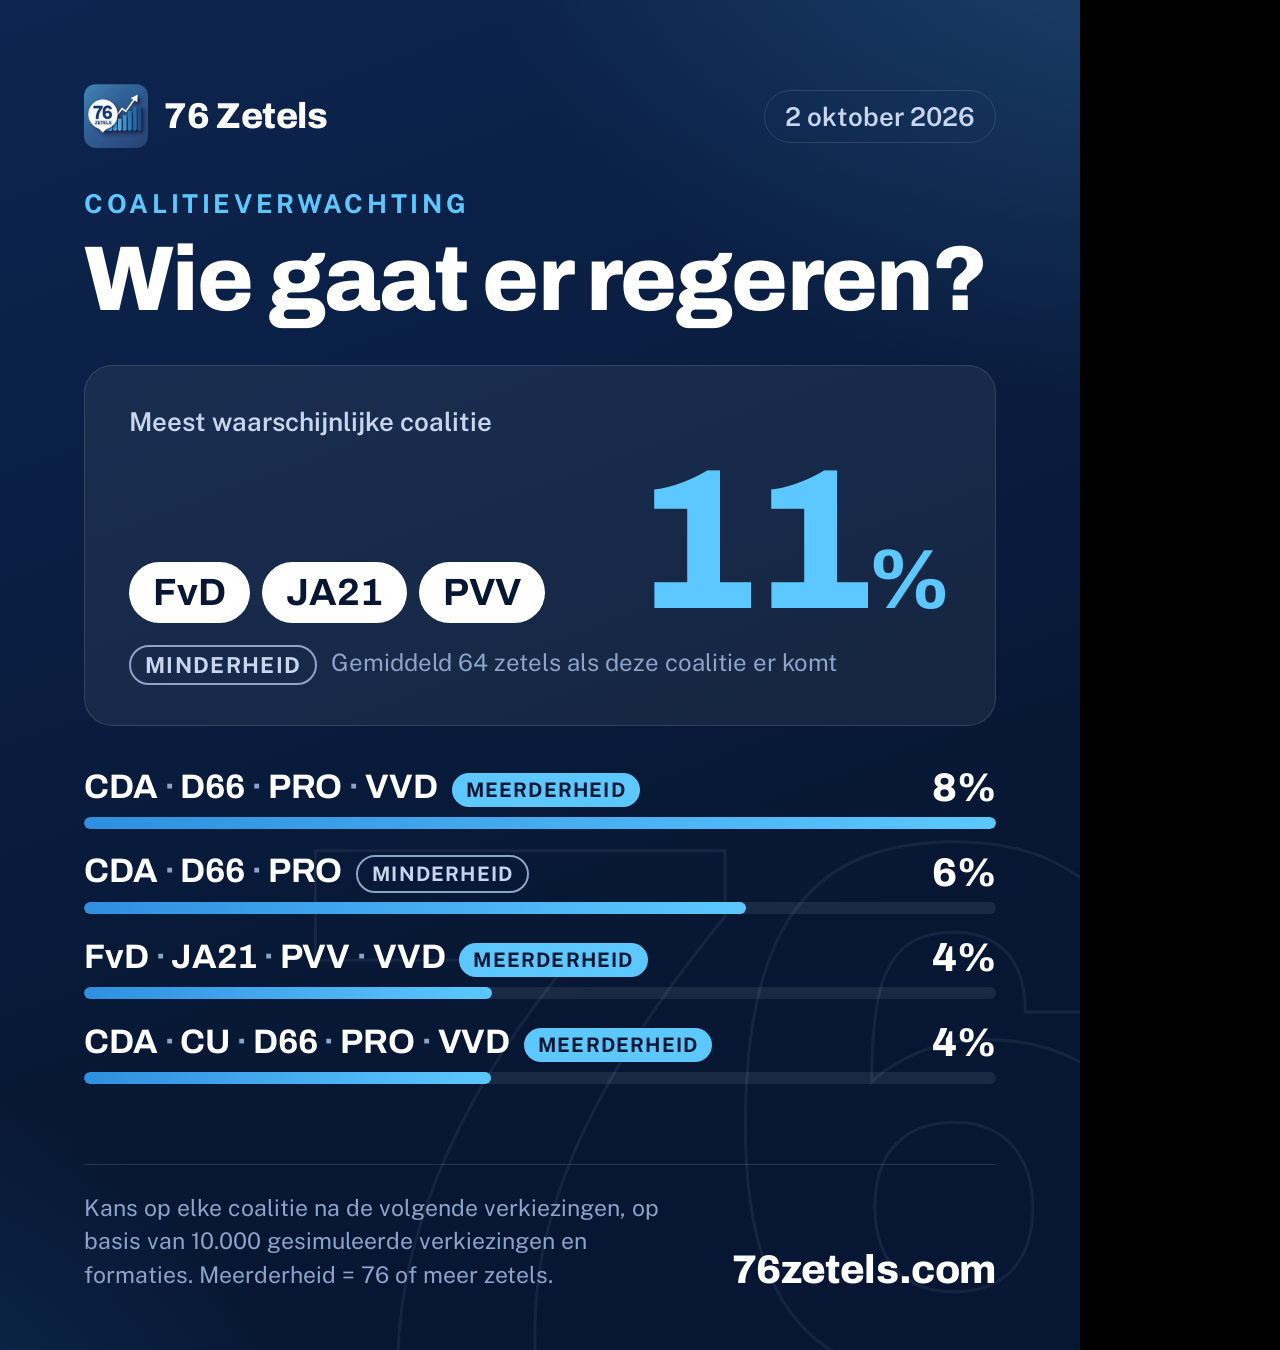
==== social/cards.html @ a08775fa "Website update" ====
<!doctype html>
<html lang="nl">
<head>
<meta charset="utf-8">
<title>76 Zetels – social cards</title>
<!-- Social media cards (1080x1350). Open cards.html#coalities, #kansen, #premier, #formatie, #trend, #eerstekamer,
     #zetels, #halfrond, #blokken, #blokkentrend, #blokkenhistorie, #onmisbaar or an own card
     #combinatie?met=VVD&zonder=PRO,PVV (optional &titel=...);
     make_assets.py screenshots each card to a PNG. Data: ../data/current.json -->
<style id="fonts">
@font-face { font-family: "Archivo"; font-weight: 700; src: url(fonts/archivo-latin-700-normal.woff2) format("woff2"); }
@font-face { font-family: "Archivo"; font-weight: 800; src: url(fonts/archivo-latin-800-normal.woff2) format("woff2"); }
@font-face { font-family: "Public Sans"; font-weight: 400; src: url(fonts/public-sans-latin-400-normal.woff2) format("woff2"); }
@font-face { font-family: "Public Sans"; font-weight: 600; src: url(fonts/public-sans-latin-600-normal.woff2) format("woff2"); }
@font-face { font-family: "Public Sans"; font-weight: 700; src: url(fonts/public-sans-latin-700-normal.woff2) format("woff2"); }
</style>
<script>
  // absolute font addresses, so the copy html2canvas makes (cardToBlob) finds them too
  { const f = document.getElementById("fonts"); f.textContent = f.textContent.replace(/url\(fonts\//g, `url(${new URL("fonts/", location.href)}`); }
</script>
<style>
/* One fixed look (these are images): deep navy from the logo, one bright accent. */
:root {
  --navy-0: #071733;
  --navy-1: #0d2550;
  --navy-2: #17407f;
  --ink: #ffffff;
  --ink-2: #c7d5ee;
  --muted: #8ea3c8;
  --line: rgba(255, 255, 255, 0.12);
  --accent: #5cc8ff;
  --accent-2: #2f8fe0;
  --track: rgba(255, 255, 255, 0.08);
  --up: #7be3a5;
  --down: #ff9a8b;
  --display: "Archivo", "Arial Narrow", sans-serif;
  --body: "Public Sans", "Liberation Sans", sans-serif;
  color-scheme: dark;
}
* { box-sizing: border-box; margin: 0; }
html, body { background: #000; }
body { font-family: var(--body); color: var(--ink); }

.card {
  position: relative; overflow: hidden;
  width: 1080px; height: 1350px; padding: 84px 84px 72px;
  display: flex; flex-direction: column; gap: 40px;
  background:
    radial-gradient(1200px 900px at 110% -10%, rgba(92, 200, 255, 0.22), transparent 60%),
    radial-gradient(900px 700px at -20% 110%, rgba(47, 143, 224, 0.20), transparent 60%),
    linear-gradient(160deg, var(--navy-1), var(--navy-0) 70%);
  font-variant-numeric: tabular-nums;
}
/* the giant "76" watermark: the majority line this whole site is about */
.card::before {
  content: "76"; position: absolute; right: -60px; bottom: -150px;
  font: 800 760px/1 var(--display); letter-spacing: -0.06em;
  color: transparent; -webkit-text-stroke: 3px rgba(255, 255, 255, 0.06);
  pointer-events: none;
}
.card > * { position: relative; }

.top { display: flex; justify-content: space-between; align-items: center; }
.brand { display: flex; align-items: center; gap: 16px; font: 800 36px var(--display); letter-spacing: -0.01em; }
.brand img { width: 64px; height: 64px; border-radius: 12px; }
.date { font: 600 26px var(--body); color: var(--ink-2); padding: 10px 20px; border: 1.5px solid var(--line); border-radius: 999px; }

.eyebrow { font: 700 26px var(--body); letter-spacing: 0.14em; text-transform: uppercase; color: var(--accent); }
h1 { font: 800 92px/1.0 var(--display); letter-spacing: -0.02em; text-wrap: balance; margin-top: 14px; }

/* coalitions card */
.hero { padding: 40px 44px; border-radius: 28px; background: rgba(255, 255, 255, 0.06); border: 1.5px solid var(--line); display: grid; gap: 22px; }
.hero-row { display: flex; align-items: flex-end; justify-content: space-between; gap: 24px; }
.hero .label { font: 600 26px var(--body); color: var(--ink-2); }
.hero .big { font: 800 200px/0.82 var(--display); letter-spacing: -0.04em; color: var(--accent); }
.hero .big small { font-size: 0.42em; letter-spacing: 0; }
.chips { display: flex; flex-wrap: wrap; gap: 12px; }
.chip { font: 700 38px var(--display); padding: 10px 24px; border-radius: 999px; background: var(--ink); color: var(--navy-0); }
.hero .meta { font: 400 24px var(--body); color: var(--muted); }

.rows { display: grid; gap: 22px; }
.row { display: grid; grid-template-columns: 1fr 150px; align-items: center; gap: 8px 24px; }
.row .name { font: 700 34px var(--display); letter-spacing: -0.005em; }
.row .name .sep { color: var(--muted); font-weight: 400; padding: 0 6px; }
.row .val { font: 800 40px var(--display); text-align: right; }
.tag { display: inline-block; vertical-align: middle; margin-left: 14px; padding: 5px 14px; border-radius: 999px;
  font: 700 20px var(--body); letter-spacing: 0.06em; text-transform: uppercase; }
.tag.maj { background: var(--accent); color: var(--navy-0); }
.tag.min { border: 2px solid var(--muted); color: var(--ink-2); }
.hero .tag { margin-left: 0; margin-right: 14px; font-size: 22px; }
.bar { grid-column: 1 / -1; height: 12px; border-radius: 6px; background: var(--track); overflow: hidden; }
.bar i { display: block; height: 100%; border-radius: 6px; background: linear-gradient(90deg, var(--accent-2), var(--accent)); }

/* bar-chart cards */
.chart { display: grid; gap: 10px; }
.compact h1 { font-size: 80px; }
.prow { display: grid; grid-template-columns: 170px 1fr 120px 110px; align-items: center; gap: 18px; height: 50px; }
.prow .p { font: 700 32px var(--display); text-align: right; }
.prow .track { position: relative; height: 34px; }
.prow .track i { position: absolute; inset: 0 auto 0 0; border-radius: 0 8px 8px 0; background: linear-gradient(90deg, var(--accent-2), var(--accent)); }
.prow.lead .track i { background: linear-gradient(90deg, #7fd8ff, #ffffff); }
.prow .v { font: 800 38px var(--display); }
.prow .d { font: 700 26px var(--body); text-align: right; }
.d.up { color: var(--up); } .d.down { color: var(--down); } .d.flat { color: var(--muted); }
.legend { font: 400 24px var(--body); color: var(--muted); }

.prow.tight { height: 44px; }
.prow.tight .p, .prow.tight .v { font-size: 30px; }
.prow.tight .track { height: 28px; }
.sub { font: 600 28px var(--body); color: var(--ink-2); margin-top: 18px; }

/* premier card */
.crown { display: flex; align-items: baseline; justify-content: space-between; gap: 24px; }
.crown .party { font: 800 150px/0.9 var(--display); letter-spacing: -0.03em; }
.crown .big { font: 800 150px/0.9 var(--display); letter-spacing: -0.04em; color: var(--accent); }
.crown .big small { font-size: 0.42em; }

/* formation card */
.split { display: grid; grid-template-columns: auto 1fr; gap: 36px; align-items: center; }
.split .big { font: 800 170px/0.85 var(--display); letter-spacing: -0.04em; color: var(--accent); }
.split .big small { font-size: 0.42em; }
.split p { font: 600 34px/1.25 var(--body); color: var(--ink); }
.dot { display: inline-block; width: 22px; height: 22px; border-radius: 6px; margin-right: 14px; vertical-align: -2px; }
.seg { display: flex; height: 54px; border-radius: 14px; overflow: hidden; gap: 4px; }
.seg i { display: block; height: 100%; }
.legend-grid { display: grid; grid-template-columns: 1fr 1fr; gap: 14px 40px; }
.legend-grid div { display: flex; justify-content: space-between; font: 600 30px var(--body); color: var(--ink-2); }
.legend-grid b { font: 800 32px var(--display); color: var(--ink); }
.sizes { display: grid; grid-template-columns: repeat(3, 1fr); gap: 18px; }
.sizes div { border: 1.5px solid var(--line); border-radius: 22px; padding: 22px 26px; display: grid; gap: 4px; }
.sizes div.top { background: rgba(92, 200, 255, 0.12); border-color: var(--accent); }
.sizes b { font: 800 64px/1 var(--display); }
.sizes span { font: 600 26px var(--body); color: var(--ink-2); }

/* trend card */
.trend svg { display: block; overflow: visible; }
.trend text { font-family: var(--body); }

/* eerste kamer card */
.ek { display: grid; gap: 12px; }
.ek-row { display: grid; grid-template-columns: 1fr auto; gap: 6px 24px; align-items: center; padding: 14px 24px 12px; border-radius: 22px; background: rgba(255, 255, 255, 0.06); border: 1.5px solid var(--line); }
.ek-row .name { font: 700 30px var(--display); display: flex; align-items: center; gap: 14px; }
.ek-row .name small { font: 600 24px var(--body); color: var(--ink-2); }
.ek-row .pct { font: 800 60px/0.9 var(--display); letter-spacing: -0.03em; }
.ek-row .pct small { font-size: 0.45em; }
.ek-row .pct .cu { display: inline-block; margin-left: 14px; font: 700 26px var(--body); letter-spacing: 0; color: var(--ink-2); vertical-align: middle; }
.ek-seats { grid-column: 1 / -1; position: relative; height: 14px; border-radius: 7px; background: var(--track); }
.ek-seats i { position: absolute; inset: 0 auto 0 0; border-radius: 7px; }
.ek-seats b { position: absolute; top: -8px; bottom: -8px; width: 3px; background: #ffffff; left: 50.67%; }
.ek-seats span { position: absolute; top: 20px; font: 600 20px var(--body); color: var(--muted); }

/* og: the landscape link preview (1200x630) for search results and social media */
.card.og { width: 1200px; height: 630px; padding: 44px 56px 36px; gap: 20px; }
.card.og::before { font-size: 400px; right: -30px; bottom: -80px; }
.og .brand { font-size: 30px; gap: 12px; }
.og .brand img { width: 52px; height: 52px; }
.og .date { font-size: 22px; padding: 8px 16px; }
.og .cols { display: grid; grid-template-columns: 430px 1fr; gap: 44px; align-items: center; }
.og .eyebrow { font-size: 20px; }
.og h1 { font-size: 66px; margin-top: 10px; }
.og .lead { margin-top: 18px; font: 600 24px/1.35 var(--body); color: var(--ink-2); }
.og .rows { gap: 16px; }
.og .row { grid-template-columns: 1fr 96px; gap: 6px 16px; }
.og .row .name { font-size: 27px; }
.og .row .val { font-size: 32px; }
.og .tag { font-size: 15px; padding: 3px 10px; margin-left: 10px; }
.og .foot { padding-top: 14px; }
.og .foot p { font-size: 18px; }
.og .foot .url { font-size: 30px; }

.spacer { flex: 1; }
.foot { display: flex; justify-content: space-between; align-items: flex-end; gap: 30px; border-top: 1.5px solid var(--line); padding-top: 26px; }
.foot p { font: 400 23px/1.45 var(--body); color: var(--muted); max-width: 640px; }
.foot .url { font: 800 40px var(--display); color: var(--ink); letter-spacing: -0.01em; }
</style>
</head>
<body>
<div id="card"></div>
<script>
"use strict";
const MONTHS = ["januari", "februari", "maart", "april", "mei", "juni", "juli", "augustus", "september", "oktober", "november", "december"];
const nl = (v, d = 0) => Number(v).toLocaleString("nl-NL", { minimumFractionDigits: d, maximumFractionDigits: d });
const longDate = (iso) => { const [y, m, d] = iso.split("-").map(Number); return `${d} ${MONTHS[m - 1]} ${y}`; };
const dmyToIso = (s) => { const [d, m, y] = s.split("-"); return `${y}-${m}-${d}`; };
const esc = (t) => String(t).replace(/&/g, "&amp;").replace(/</g, "&lt;");

function shell(data, inner, note, cls = "") {
  return `<div class="card ${cls}" id="shot">
    <div class="top">
      <div class="brand"><img src="../icon.png" alt="">76 Zetels</div>
      <div class="date">${longDate(dmyToIso(data.lastPoll))}</div>
    </div>
    ${inner}
    <div class="spacer"></div>
    <div class="foot">
      <p>${note}</p>
      <div class="url">76zetels.com</div>
    </div>
  </div>`;
}

function coalitionRanking(data) {
  const sm = data.sims, groups = new Map();
  sm.coalition.forEach((c, i) => {
    const key = `${c}|${sm.majority[i]}`;
    const g = groups.get(key) || { c, majority: sm.majority[i], n: 0, seats: 0 };
    g.n++;
    g.seats += sm.coalitions[c].reduce((t, p) => t + (sm.seats[p]?.[i] ?? 0), 0);
    groups.set(key, g);
  });
  return [...groups.values()].sort((a, b) => b.n - a.n)
    .map((g) => ({ parties: sm.coalitions[g.c], pct: (g.n / sm.n) * 100, seats: g.seats / g.n, majority: !!g.majority }))
    .filter((c) => c.parties[0] !== "Geen kabinet");     // simulations without a cabinet (main.py)
}

const tag = (majority) => majority
  ? '<span class="tag maj">Meerderheid</span>'
  : '<span class="tag min">Minderheid</span>';

const CARDS = {
  coalities(data) {
    const rows = coalitionRanking(data);
    const top = rows[0], rest = rows.slice(1, 5), max = rest[0]?.pct || 1;
    return shell(data, `
      <div>
        <div class="eyebrow">Coalitieverwachting</div>
        <h1>Wie gaat er regeren?</h1>
      </div>
      <div class="hero">
        <div class="label">Meest waarschijnlijke coalitie</div>
        <div class="hero-row">
          <div class="chips">${top.parties.map((p) => `<span class="chip">${esc(p)}</span>`).join("")}</div>
          <div class="big">${nl(top.pct)}<small>%</small></div>
        </div>
        <div class="meta">${tag(top.majority)}Gemiddeld ${nl(top.seats)} zetels als deze coalitie er komt</div>
      </div>
      <div class="rows">
        ${rest.map((r) => `<div class="row">
          <div class="name">${r.parties.map(esc).join('<span class="sep">·</span>')}${tag(r.majority)}</div>
          <div class="val">${nl(r.pct)}%</div>
          <div class="bar"><i style="width:${(r.pct / max) * 100}%"></i></div>
        </div>`).join("")}
      </div>`,
      `Kans op elke coalitie na de volgende verkiezingen, op basis van ${nl(data.sims.n)} gesimuleerde verkiezingen en formaties. Meerderheid = 76 of meer zetels.`);
  },

  kansen(data) {
    const sm = data.sims, count = {};
    sm.coalition.forEach((c) => sm.coalitions[c].forEach((p) => { count[p] = (count[p] || 0) + 1; }));
    const items = Object.entries(count).map(([p, n]) => ({ p, v: (n / sm.n) * 100 }))
      .filter((x) => x.p !== "DNA" && x.v >= 1).sort((a, b) => b.v - a.v).slice(0, 10);
    return shell(data, `
      <div>
        <div class="eyebrow">Regeringsdeelname</div>
        <h1>Wie komt er in het kabinet?</h1>
      </div>
      <div class="chart">
        ${items.map((x, i) => `<div class="prow${i === 0 ? " lead" : ""}" style="grid-template-columns:170px 1fr 150px">
          <div class="p">${esc(x.p)}</div>
          <div class="track"><i style="width:${x.v}%"></i></div>
          <div class="v">${nl(x.v)}%</div></div>`).join("")}
      </div>`,
      `Kans dat een partij in het volgende kabinet zit, op basis van ${nl(sm.n)} gesimuleerde verkiezingen en formaties.`, "compact");
  },
};

const LINE_COLORS = ["#5cc8ff", "#ff9a5c", "#7be3a5", "#f7d154", "#f28fbf", "#b8a6ff"];
const DIFF_COLORS = ["#d8f1ff", "#9edcff", "#5cc8ff", "#2f8fe0", "#1d5fb3", "#7f8ba3"];

Object.assign(CARDS, {
  premier(data) {
    const items = Object.entries(data.grootste).filter(([, v]) => v >= 1).sort((a, b) => b[1] - a[1]);
    const [lead, ...rest] = items;
    const max = rest.length ? rest[0][1] : 1;
    return shell(data, `
      <div>
        <div class="eyebrow">Premierskans</div>
        <h1>Wie levert de premier?</h1>
      </div>
      <div class="hero">
        <div class="label">Grootste partij in het volgende kabinet</div>
        <div class="crown"><div class="party">${esc(lead[0])}</div><div class="big">${nl(lead[1])}<small>%</small></div></div>
      </div>
      <div class="rows">
        ${rest.slice(0, 5).map(([p, v]) => `<div class="row">
          <div class="name">${esc(p)}</div><div class="val">${nl(v)}%</div>
          <div class="bar"><i style="width:${(v / max) * 100}%"></i></div></div>`).join("")}
      </div>`,
      "De grootste partij in de coalitie levert meestal de premier, al zijn er uitzonderingen zoals kabinet-Schoof.");
  },

  formatie(data) {
    const sm = data.sims;
    const minority = (1 - sm.majority.reduce((a, b) => a + b, 0) / sm.n) * 100;
    const dts = data.timeseries.moeilijkheid, kts = data.timeseries.kabinetsgrootte;
    const last = (ts) => Object.fromEntries(Object.entries(ts.series).map(([k, v]) => [k, v.at(-1) || 0]));
    const diff = last(dts), size = last(kts);
    const cats = Object.keys(dts.series);
    const sizes = Object.entries(size).sort((a, b) => b[1] - a[1]).slice(0, 3).sort((a, b) => parseInt(a[0]) - parseInt(b[0]));
    const topSize = Math.max(...sizes.map(([, v]) => v));
    return shell(data, `
      <div>
        <div class="eyebrow">Formatie</div>
        <h1>Hoe moeilijk wordt de formatie?</h1>
      </div>
      <div class="split">
        <div class="big">${nl(minority)}<small>%</small></div>
        <p>kans dat de formatie eindigt in een kabinet zonder meerderheid van 76 zetels</p>
      </div>
      <div style="display:grid;gap:22px">
        <div class="seg">${cats.map((c, i) => diff[c] > 0.5 ? `<i style="width:${diff[c]}%;background:${DIFF_COLORS[i]}"></i>` : "").join("")}</div>
        <div class="legend-grid">${cats.map((c, i) => `<div><span><i class="dot" style="background:${DIFF_COLORS[i]}"></i>${esc(c)}</span><b>${nl(diff[c])}%</b></div>`).join("")}</div>
      </div>
      <div class="sizes">${sizes.map(([k, v]) => `<div class="${v === topSize ? "top" : ""}"><b>${nl(v)}%</b><span>${esc(k)}</span></div>`).join("")}</div>`,
      "Moeilijkheid volgt uit hoe ver de standpunten van de coalitiepartijen uit elkaar liggen en wie wie uitsluit. Onderaan: kans op het aantal partijen.", "compact");
  },

  trend(data) {
    // model output: chance of being in the cabinet per run date (PRO continues GL/PvdA)
    const raw = data.timeseries.individual, series = { ...raw.series };
    if (series.PRO && series["GL/PvdA"]) {
      series.PRO = series.PRO.map((v, i) => Math.min(100, (v || 0) + (series["GL/PvdA"][i] || 0)));
      delete series["GL/PvdA"];
    }
    delete series.DNA;
    const ts = { dates: raw.dates, series }, n = ts.dates.length;
    // skip test runs: rows in which every chance is a whole multiple of 10% (e.g. 29 Apr 2026)
    const keys = Object.keys(series);
    const idx = ts.dates.map((_, i) => i).filter((i) => !keys.every((k) => Math.abs((series[k][i] || 0) % 10) < 1e-6));
    // calmer line for social media: average of the last 3 model runs at every point
    const avg = {};
    for (const k of keys) avg[k] = idx.map((_, j) => {
      const win = idx.slice(Math.max(0, j - 2), j + 1).map((i) => series[k][i] || 0);
      return win.reduce((a, b) => a + b, 0) / win.length;
    });
    const parties = keys.map((p) => [p, avg[p].at(-1)]).sort((a, b) => b[1] - a[1]).slice(0, 5).map(([p]) => p);
    const W = 912, H = 640, m = { l: 76, r: 170, t: 20, b: 50 };
    const xs = idx.map((i) => Date.parse(ts.dates[i]));
    const x0 = xs[0], x1 = xs.at(-1), top = 100;
    const X = (t) => m.l + ((t - x0) / (x1 - x0 || 1)) * (W - m.l - m.r);
    const Y = (v) => m.t + (1 - v / top) * (H - m.t - m.b);
    let svg = "";
    for (let v = 0; v <= top; v += 25) {
      svg += `<line x1="${m.l}" x2="${W - m.r}" y1="${Y(v)}" y2="${Y(v)}" stroke="rgba(255,255,255,${v === 0 ? 0.3 : 0.1})" stroke-width="1.5"/>`;
      svg += `<text x="${m.l - 14}" y="${Y(v) + 9}" text-anchor="end" fill="#8ea3c8" font-size="24">${v}%</text>`;
    }
    const months = ["jan", "feb", "mrt", "apr", "mei", "jun", "jul", "aug", "sep", "okt", "nov", "dec"];
    for (let k = 0; k < 4; k++) {
      const t = x0 + ((x1 - x0) * k) / 3, d = new Date(t);
      svg += `<text x="${X(t)}" y="${H - 10}" text-anchor="${k === 0 ? "start" : k === 3 ? "end" : "middle"}" fill="#8ea3c8" font-size="24">${d.getDate()} ${months[d.getMonth()]}</text>`;
    }
    const ends = [];
    parties.forEach((p, k) => {
      const pts = idx.map((i, j) => `${X(xs[j]).toFixed(1)},${Y(avg[p][j]).toFixed(1)}`);
      svg += `<polyline points="${pts.join(" ")}" fill="none" stroke="${LINE_COLORS[k]}" stroke-width="${k === 0 ? 6 : 4}" stroke-linejoin="round" stroke-linecap="round"/>`;
      const v = avg[p].at(-1);
      svg += `<circle cx="${X(x1)}" cy="${Y(v)}" r="8" fill="${LINE_COLORS[k]}" stroke="#0d2550" stroke-width="3"/>`;
      ends.push({ p, v, y: Y(v), c: LINE_COLORS[k] });
    });
    ends.sort((a, b) => a.y - b.y);
    for (let i = 1; i < ends.length; i++) if (ends[i].y - ends[i - 1].y < 34) ends[i].y = ends[i - 1].y + 34;
    ends.forEach((e) => {
      svg += `<text x="${W - m.r + 22}" y="${e.y + 10}" fill="${e.c}" font-size="30" font-weight="700" font-family="Archivo">${esc(e.p)} <tspan fill="#ffffff">${nl(e.v)}%</tspan></text>`;
    });
    return shell(data, `
      <div>
        <div class="eyebrow">Trend</div>
        <h1>Wie wint aan kans op het kabinet?</h1>
      </div>
      <div class="trend"><svg width="${W}" height="${H}" viewBox="0 0 ${W} ${H}">${svg}</svg></div>`,
      "Kans op regeringsdeelname, gemiddelde van de laatste drie modelruns. PRO is inclusief de voorganger GL/PvdA.", "compact");
  },
});

Object.assign(CARDS, {
  eerstekamer(data) {
    const ek = data.eersteKamer, ts = ek.timeseries;
    const variants = [
      { key: "CDA, D66, VVD", cu: "CDA, CU, D66, VVD", label: "Kabinet", sub: "CDA · D66 · VVD" },
      { key: "CDA, D66, JA21, SGP, VVD", cu: "CDA, CU, D66, JA21, SGP, VVD", label: "Kabinet + JA21 + SGP", sub: "" },
      { key: "CDA, D66, PRO, VVD, Volt", cu: "CDA, CU, D66, PRO, VVD, Volt", label: "Kabinet + PRO + Volt", sub: "" },
    ].map((v, k) => ({ ...v, color: LINE_COLORS[[3, 1, 0][k]], now: ek.current.find((c) => c.coalition === v.key) }))
     .filter((v) => v.now);
    // small trend: every run that has a value for at least one variant
    const W = 912, H = 160, m = { l: 70, r: 20, t: 14, b: 40 };
    const idx = ts.dates.map((d, i) => i).filter((i) => variants.some((v) => ts.series[v.key]?.[i] != null));
    const xs = idx.map((i) => Date.parse(ts.dates[i])), x0 = xs[0], x1 = xs.at(-1);
    const X = (t) => m.l + ((t - x0) / (x1 - x0 || 1)) * (W - m.l - m.r);
    const Y = (v) => m.t + (1 - v / 100) * (H - m.t - m.b);
    let svg = "";
    for (const v of [0, 50, 100]) {
      svg += `<line x1="${m.l}" x2="${W - m.r}" y1="${Y(v)}" y2="${Y(v)}" stroke="rgba(255,255,255,${v === 0 ? 0.3 : 0.1})" stroke-width="1.5"/>`;
      svg += `<text x="${m.l - 14}" y="${Y(v) + 8}" text-anchor="end" fill="#8ea3c8" font-size="22">${v}%</text>`;
    }
    const months = ["jan", "feb", "mrt", "apr", "mei", "jun", "jul", "aug", "sep", "okt", "nov", "dec"];
    [x0, x1].forEach((t, k) => { const d = new Date(t); svg += `<text x="${X(t)}" y="${H - 8}" text-anchor="${k ? "end" : "start"}" fill="#8ea3c8" font-size="22">${d.getDate()} ${months[d.getMonth()]}</text>`; });
    const line = (key, color, dash) => {
      let d = "", pen = false;
      idx.forEach((i, j) => {
        const val = ts.series[key]?.[i];
        if (val == null) { pen = false; return; }
        d += `${pen ? "L" : "M"}${X(xs[j]).toFixed(1)},${Y(val).toFixed(1)}`; pen = true;
      });
      return d ? `<path d="${d}" fill="none" stroke="${color}" stroke-width="${dash ? 3 : 4}" ${dash ? 'stroke-dasharray="3 9" opacity="0.85"' : ""} stroke-linejoin="round" stroke-linecap="round"/>` : "";
    };
    variants.forEach((v) => { svg += line(v.key, v.color, false); });
    return shell(data, `
      <div>
        <div class="eyebrow">Eerste Kamer</div>
        <h1>Haalt het kabinet 38 zetels in de Eerste Kamer?</h1>
      </div>
      <div class="ek">
        ${variants.map((v) => `<div class="ek-row">
          <div class="name"><i class="dot" style="background:${v.color};margin:0"></i>${esc(v.label)}${v.sub ? `<small>${esc(v.sub)}</small>` : ""}</div>
          <div class="pct">${nl(v.now.rate)}<small>%</small>${v.now.withCU ? `<span class="cu">(met CU ${nl(v.now.withCU.rate)}%)</span>` : ""}</div>
          <div class="ek-seats"><i style="width:${(v.now.seats / 75) * 100}%;background:${v.color}"></i><b></b></div>
          <div class="note" style="grid-column:1/-1;font:600 22px var(--body);color:var(--muted);margin-top:0">Gemiddeld ${nl(v.now.seats)} van de 75 zetels · streep = 38</div>
        </div>`).join("")}
      </div>
      <div class="trend"><svg width="${W}" height="${H}" viewBox="0 0 ${W} ${H}">${svg}</svg></div>`,
      "Kans op 38 of meer van de 75 zetels in de Eerste Kamer na de verkiezingen van 2027. Tussen haakjes: als de CU de coalitie ook steunt.", "compact");
  },
});

Object.assign(CARDS, {
  og(data) {
    const rows = coalitionRanking(data).slice(0, 4), max = rows[0]?.pct || 1;
    return shell(data, `
      <div class="cols">
        <div>
          <div class="eyebrow">Coalitieverwachting</div>
          <h1>Wie gaat er regeren?</h1>
          <p class="lead">Kansen op coalities uit ${nl(data.sims.n)} gesimuleerde verkiezingen en formaties.</p>
        </div>
        <div class="rows">
          ${rows.map((r) => `<div class="row">
            <div class="name">${r.parties.map(esc).join('<span class="sep">·</span>')}${tag(r.majority)}</div>
            <div class="val">${nl(r.pct)}%</div>
            <div class="bar"><i style="width:${(r.pct / max) * 100}%"></i></div>
          </div>`).join("")}
        </div>
      </div>`,
      "Op basis van de Nederlandse peilingen.", "og");
  },
});

// ---- seats, hemicycle, blocs, kingmaker ------------------------------------------------
// blocs as in data/blokken.csv
const BLOCS = [
  { key: "links", label: "Links", color: "#f28fbf", parties: ["PRO", "GL/PvdA", "GL", "PvdA", "SP", "PvdD", "Volt", "Denk", "BIJ1"] },
  { key: "midden", label: "Midden", color: "#7be3a5", parties: ["D66", "CDA", "CU", "NSC", "50PLUS"] },
  { key: "rechts", label: "Rechts", color: "#5cc8ff", parties: ["VVD", "SGP"] },
  { key: "populistisch", label: "Populistisch rechts", color: "#f7d154", parties: ["PVV", "FvD", "JA21", "BBB", "BVNL", "DNA", "LVF", "LPF", "TON", "VNL", "DPK", "PVN", "EenNL"] },
];
const blocOf = (p) => BLOCS.find((b) => b.parties.includes(p));
const quantile = (arr, q) => { const s = [...arr].sort((a, b) => a - b); return s[Math.min(s.length - 1, Math.max(0, Math.round(q * (s.length - 1))))]; };
const meanOf = (arr) => arr.reduce((a, b) => a + b, 0) / arr.length;
// parties that matter: at least half a seat on average (PRO also holds GL/PvdA's seats)
function partySeats(data) {
  const out = {};
  for (const [p, arr] of Object.entries(data.sims.seats)) {
    if (p === "GL/PvdA" && data.sims.seats.PRO) continue;
    const a = p === "PRO" && data.sims.seats["GL/PvdA"] ? arr.map((v, i) => v + (data.sims.seats["GL/PvdA"][i] || 0)) : arr;
    out[p] = a;
  }
  return out;
}

Object.assign(CARDS, {
  zetels(data) {
    const seats = partySeats(data);
    const items = Object.entries(seats).map(([p, a]) => ({ p, mid: quantile(a, 0.5), lo: quantile(a, 0.1), hi: quantile(a, 0.9), mean: meanOf(a) }))
      .filter((x) => x.mean >= 0.5).sort((a, b) => b.mean - a.mean).slice(0, 12);
    const max = Math.ceil(Math.max(...items.map((x) => x.hi)) / 10) * 10;
    const pos = (v) => (v / max) * 100;
    return shell(data, `
      <div>
        <div class="eyebrow">Zetelverwachting</div>
        <h1>Hoeveel zetels haalt elke partij?</h1>
      </div>
      <div class="chart" style="gap:6px">
        ${items.map((x, i) => `<div class="prow tight" style="grid-template-columns:150px 1fr 150px">
          <div class="p">${esc(x.p)}</div>
          <div class="track" style="height:30px">
            <span style="position:absolute;top:13px;height:4px;left:0;right:0;background:var(--track);border-radius:2px"></span>
            <i style="left:${pos(x.lo)}%;width:${Math.max(pos(x.hi) - pos(x.lo), 1.2)}%;border-radius:15px;opacity:${i === 0 ? 1 : 0.85}"></i>
            <b style="position:absolute;top:-4px;bottom:-4px;width:6px;border-radius:3px;background:#fff;left:calc(${pos(x.mid)}% - 3px)"></b>
          </div>
          <div class="v" style="text-align:right">${x.lo === x.hi ? nl(x.mid) : `${nl(x.mid)}<span style="font:600 22px var(--body);color:var(--muted)"> ${nl(x.lo)}–${nl(x.hi)}</span>`}</div></div>`).join("")}
      </div>
      <div class="legend">Witte streep: middelste uitkomst · balk: 8 van de 10 simulaties</div>`,
      `Zetels op verkiezingsdag uit ${nl(data.sims.n)} simulaties. De marges zijn bewust ruim.`, "compact");
  },

  halfrond(data) {
    const seats = partySeats(data);
    // expected seats, rounded to 150 with the largest remainders
    const mean = Object.entries(seats).map(([p, a]) => ({ p, v: meanOf(a) })).filter((x) => x.v >= 0.5);
    const total = mean.reduce((t, x) => t + x.v, 0);
    mean.forEach((x) => { x.q = (x.v / total) * 150; x.s = Math.floor(x.q); });
    let rest = 150 - mean.reduce((t, x) => t + x.s, 0);
    [...mean].sort((a, b) => (b.q - b.s) - (a.q - a.s)).forEach((x) => { if (rest > 0) { x.s++; rest--; } });
    const order = [];
    BLOCS.forEach((b, bi) => mean.filter((x) => blocOf(x.p) === b && x.s > 0).sort((a, c) => c.s - a.s)
      .forEach((x, k) => order.push({ ...x, bloc: b, shade: k })));
    // seat positions: 150 dots in 8 rows of a half circle, filled left to right
    const W = 912, H = 500, cx = W / 2, cy = 470, R1 = 170, R2 = 440, ROWS = 8;
    const radii = Array.from({ length: ROWS }, (_, r) => R1 + ((R2 - R1) * r) / (ROWS - 1));
    const lens = radii.map((r) => r);
    const sumLen = lens.reduce((a, b) => a + b, 0);
    let counts = radii.map((r) => Math.round((150 * r) / sumLen));
    let diff = 150 - counts.reduce((a, b) => a + b, 0);
    counts[ROWS - 1] += diff;
    const dots = [];
    radii.forEach((r, ri) => { for (let k = 0; k < counts[ri]; k++) { const a = Math.PI - (Math.PI * (k + 0.5)) / counts[ri]; dots.push({ a, r }); } });
    dots.sort((a, b) => b.a - a.a || a.r - b.r);
    const colorFor = (x) => {
      const c = x.bloc.color, light = Math.min(x.shade, 4) * 0.13;
      return `color-mix(in srgb, ${c} ${100 - light * 100}%, #ffffff)`;
    };
    let k = 0, svg = "";
    order.forEach((x) => { for (let s = 0; s < x.s; s++, k++) { const d = dots[k]; svg += `<circle cx="${(cx + d.r * Math.cos(d.a)).toFixed(1)}" cy="${(cy - d.r * Math.sin(d.a)).toFixed(1)}" r="13" fill="${colorFor(x)}"/>`; } });
    svg += `<line x1="${cx}" x2="${cx}" y1="${cy - R2 - 26}" y2="${cy - R1 + 20}" stroke="#ffffff" stroke-width="3" stroke-dasharray="6 8" opacity="0.7"/>`;
    svg += `<text x="${cx}" y="${cy - 40}" text-anchor="middle" fill="#ffffff" font-size="64" font-weight="800" font-family="Archivo">150</text>`;
    svg += `<text x="${cx}" y="${cy}" text-anchor="middle" fill="#8ea3c8" font-size="24">zetels · 76 = meerderheid</text>`;
    const legend = BLOCS.map((b) => {
      const ps = order.filter((x) => x.bloc === b);
      if (!ps.length) return "";
      return `<div style="display:grid;gap:8px">
        <div style="font:700 24px var(--body);letter-spacing:.08em;text-transform:uppercase;color:${b.color}">${b.label} · ${ps.reduce((t, x) => t + x.s, 0)}</div>
        <div style="display:flex;flex-wrap:wrap;gap:6px 20px">${ps.map((x) => `<span style="font:600 26px var(--body);color:var(--ink-2)"><i class="dot" style="background:${colorFor(x)};margin-right:8px"></i>${esc(x.p)} <b style="font:800 28px var(--display);color:#fff">${x.s}</b></span>`).join("")}</div>
      </div>`;
    }).join("");
    return shell(data, `
      <div>
        <div class="eyebrow">Tweede Kamer</div>
        <h1>Zo ziet de Kamer er nu uit</h1>
      </div>
      <svg width="${W}" height="${H}" viewBox="0 0 ${W} ${H}">${svg}</svg>
      <div style="display:grid;grid-template-columns:1fr 1fr;gap:22px 40px">${legend}</div>`,
      `Verwachte zetels per partij (gemiddelde van ${nl(data.sims.n)} simulaties, afgerond op 150), gegroepeerd per blok.`, "compact");
  },

  blokken(data) {
    const seats = partySeats(data), n = data.sims.n;
    const bloc = Object.fromEntries(BLOCS.map((b) => [b.key, Array.from({ length: n }, (_, i) => b.parties.reduce((t, p) => t + (seats[p]?.[i] || 0), 0))]));
    const rows = BLOCS.map((b) => ({ ...b, mid: quantile(bloc[b.key], 0.5), lo: quantile(bloc[b.key], 0.1), hi: quantile(bloc[b.key], 0.9) }));
    const share = (keys) => (100 * Array.from({ length: n }, (_, i) => keys.reduce((t, k) => t + bloc[k][i], 0) >= 76).filter(Boolean).length) / n;
    const combos = [
      { keys: ["rechts", "populistisch"], label: "Rechts + populistisch rechts" },
      { keys: ["links", "midden"], label: "Links + midden" },
      { keys: ["midden", "rechts"], label: "Midden + rechts" },
    ].map((c) => ({ ...c, v: share(c.keys) }));
    const pos = (v) => (v / 90) * 100;
    return shell(data, `
      <div>
        <div class="eyebrow">Blokken</div>
        <h1>Hoe groot worden de blokken?</h1>
      </div>
      <div class="chart" style="gap:16px">
        ${rows.map((r) => `<div style="display:grid;grid-template-columns:1fr auto;gap:10px 20px;align-items:end">
          <div style="font:700 34px var(--display)"><i class="dot" style="background:${r.color}"></i>${r.label}
            <span style="font:600 22px var(--body);color:var(--muted);margin-left:8px">${r.parties.filter((p) => seats[p] && meanOf(seats[p]) >= 0.5).map(esc).join(" · ")}</span></div>
          <div style="font:800 44px var(--display)">${nl(r.mid)}<span style="font:600 22px var(--body);color:var(--muted)"> ${nl(r.lo)}–${nl(r.hi)}</span></div>
          <div style="grid-column:1/-1;position:relative;height:16px;border-radius:8px;background:var(--track)">
            <i style="position:absolute;top:0;bottom:0;left:${pos(r.lo)}%;width:${pos(r.hi) - pos(r.lo)}%;border-radius:8px;background:${r.color}"></i>
            <b style="position:absolute;top:-6px;bottom:-6px;width:6px;border-radius:3px;background:#fff;left:calc(${pos(r.mid)}% - 3px)"></b>
          </div></div>`).join("")}
      </div>
      <div class="hero" style="gap:10px;padding:24px 36px">
        <div class="label">Kans op 76 zetels of meer samen</div>
        ${combos.map((c) => `<div style="display:flex;justify-content:space-between;align-items:baseline;font:700 32px var(--display)">
          <span>${c.label}</span><span style="font:800 48px var(--display);color:var(--accent)">${nl(c.v)}%</span></div>`).join("")}
      </div>`,
      `Zetels per blok: middelste uitkomst en 8 van de 10 simulaties.`, "compact");
  },

  onmisbaar(data) {
    // key position: the party is in every option the formation weighed (option 1, 2 and,
    // when there is one, 3), so it can choose which cabinet is formed
    const sm = data.sims, n = sm.n;
    // only: the party is the only one with the key position in that simulation
    const pivot = {}, only = {}, inCab = {};
    const howMany = [0, 0, 0, 0, 0];                  // simulations with 0, 1, 2, 3, 4+ parties in a key position
    const key = (p) => (p === "GL/PvdA" ? "PRO" : p);
    sm.coalition.forEach((c, i) => {
      const opts = [c, ...(sm.options?.[i] || []).filter((o) => o >= 0)].map((o) => sm.coalitions[o]);
      const kings = opts.length > 1 ? opts[0].filter((p) => p !== "Geen kabinet" && opts.every((o) => o.includes(p))) : [];
      howMany[Math.min(kings.length, 4)]++;
      if (kings.length === 1) only[key(kings[0])] = (only[key(kings[0])] || 0) + 1;
      opts[0].forEach((p) => {
        if (p === "Geen kabinet") return;
        inCab[key(p)] = (inCab[key(p)] || 0) + 1;
        if (opts.length > 1 && opts.every((o) => o.includes(p))) pivot[key(p)] = (pivot[key(p)] || 0) + 1;
      });
    });
    const items = Object.keys(inCab).filter((p) => p !== "DNA")
      .map((p) => ({ p, piv: (100 * (pivot[p] || 0)) / n, only: (100 * (only[p] || 0)) / n, cab: (100 * inCab[p]) / n }))
      .filter((x) => x.cab >= 2).sort((a, b) => b.piv - a.piv).slice(0, 5);
    const lead = items[0];
    return shell(data, `
      <div>
        <div class="eyebrow">Sleutelpositie</div>
        <h1>Wie kiest het kabinet?</h1>
      </div>
      <div class="hero">
        <div class="label" style="display:flex;justify-content:space-between"><span>Vaakst in elke optie van de formatie</span><span style="color:#8ea3c8">als enige ${nl(lead.only)}%</span></div>
        <div class="crown"><div class="party">${esc(lead.p)}</div><div class="big">${nl(lead.piv)}<small>%</small></div></div>
      </div>
      <div class="chart" style="gap:6px">
        <div class="prow tight" style="grid-template-columns:150px 1fr 110px 150px;color:#8ea3c8;font-size:22px">
          <div></div><div></div><div class="v" style="font-size:22px;color:#8ea3c8">alle</div><div class="v" style="font-size:22px;color:#8ea3c8">als enige</div></div>
        ${items.slice(1).map((x) => `<div class="prow tight" style="grid-template-columns:150px 1fr 110px 150px">
          <div class="p">${esc(x.p)}</div>
          <div class="track"><span style="position:absolute;inset:0 auto 0 0;width:${x.cab}%;background:var(--track);border-radius:0 8px 8px 0"></span><i style="width:${x.piv}%"></i></div>
          <div class="v">${nl(x.piv)}%</div><div class="v" style="color:#8ea3c8">${nl(x.only)}%</div></div>`).join("")}
      </div>
      <div class="legend">Blauw: sleutelpositie · grijs: in het kabinet · als enige: de enige kingmaker</div>
      <div style="display:flex;align-items:flex-end;gap:28px;margin-top:0">
        <div style="font-size:22px;color:#8ea3c8;width:210px;line-height:1.25;padding-bottom:34px">Aantal kingmakers per simulatie</div>
        ${howMany.map((v, k) => { const p = (100 * v) / n, hmax = Math.max(...howMany) / n * 100;
          return `<div style="flex:1;display:flex;flex-direction:column;align-items:center;gap:6px">
            <div style="font-size:22px;font-weight:700;color:#ffffff">${nl(p)}%</div>
            <div style="width:56px;height:${Math.max(3, (p / hmax) * 76)}px;background:#5cc8ff;border-radius:4px 4px 0 0"></div>
            <div style="width:100%;border-top:2px solid rgba(255,255,255,0.3);padding-top:6px;text-align:center;font-size:22px;color:#8ea3c8">${k === 4 ? "4+" : k}</div></div>`; }).join("")}
      </div>`,
      `Sleutelpositie: in elke optie van de formatie (1e, 2e en zo mogelijk 3e keuze).`, "compact");
  },
});

Object.assign(CARDS, {
  blokkentrend(data) {
    // polling average per bloc over time, plus the expected range on election day
    const ts = data.timeseries.seats, seats = partySeats(data), n = data.sims.n;
    const lines = BLOCS.map((b) => ({ ...b, values: ts.dates.map((_, i) => {
      let t = 0, any = false;
      for (const [p, v] of Object.entries(ts.series)) if (blocOf(p) === b && v[i] != null) { t += v[i]; any = true; }
      return any ? t : null;
    }) }));
    lines.forEach((l) => {
      const tot = Array.from({ length: n }, (_, i) => l.parties.reduce((t, p) => t + (seats[p]?.[i] || 0), 0));
      l.mid = quantile(tot, 0.5); l.lo = quantile(tot, 0.1); l.hi = quantile(tot, 0.9);
    });
    const W = 912, H = 700, m = { l: 64, r: 300, t: 20, b: 50 }, band = { x: W - m.r + 44, w: 14, gap: 8 };
    const xs = ts.dates.map((d) => Date.parse(d)), x0 = xs[0], x1 = xs.at(-1);
    const top = Math.ceil(Math.max(...lines.flatMap((l) => [...l.values.filter((v) => v != null), l.hi])) / 10) * 10;
    const X = (t) => m.l + ((t - x0) / (x1 - x0 || 1)) * (W - m.l - m.r);
    const Y = (v) => m.t + (1 - v / top) * (H - m.t - m.b);
    let svg = "";
    for (let v = 0; v <= top; v += 20) {
      svg += `<line x1="${m.l}" x2="${W - m.r}" y1="${Y(v)}" y2="${Y(v)}" stroke="rgba(255,255,255,${v === 0 ? 0.3 : 0.1})" stroke-width="1.5"/>`;
      svg += `<text x="${m.l - 14}" y="${Y(v) + 9}" text-anchor="end" fill="#8ea3c8" font-size="24">${v}</text>`;
    }
    const months = ["jan", "feb", "mrt", "apr", "mei", "jun", "jul", "aug", "sep", "okt", "nov", "dec"];
    for (let k = 0; k < 4; k++) {
      const t = x0 + ((x1 - x0) * k) / 3, d = new Date(t);
      svg += `<text x="${X(t)}" y="${H - 10}" text-anchor="${k === 0 ? "start" : k === 3 ? "end" : "middle"}" fill="#8ea3c8" font-size="24">${months[d.getMonth()]} '${String(d.getFullYear()).slice(2)}</text>`;
    }
    svg += `<text x="${band.x + (4 * band.w + 3 * band.gap) / 2}" y="${H - 10}" text-anchor="middle" fill="#8ea3c8" font-size="22">verkiezing</text>`;
    const ends = [];
    lines.forEach((l, k) => {
      const bx = band.x + k * (band.w + band.gap);
      let d = "", pen = false;
      l.values.forEach((v, i) => { if (v == null) { pen = false; return; } d += `${pen ? "L" : "M"}${X(xs[i]).toFixed(1)},${Y(v).toFixed(1)}`; pen = true; });
      svg += `<path d="${d}" fill="none" stroke="${l.color}" stroke-width="5" stroke-linejoin="round" stroke-linecap="round"/>`;
      const last = l.values.filter((v) => v != null).at(-1);
      svg += `<circle cx="${X(x1)}" cy="${Y(last)}" r="8" fill="${l.color}" stroke="#0d2550" stroke-width="3"/>`;
      // expected range on election day
      svg += `<rect x="${bx}" y="${Y(l.hi)}" width="${band.w}" height="${Y(l.lo) - Y(l.hi)}" rx="7" fill="${l.color}" opacity="0.45"/>`;
      svg += `<rect x="${bx - 4}" y="${Y(l.mid) - 3}" width="${band.w + 8}" height="6" rx="3" fill="${l.color}"/>`;
      ends.push({ l, y: Y(l.mid), last });
    });
    ends.sort((a, b) => a.y - b.y);
    for (let i = 1; i < ends.length; i++) if (ends[i].y - ends[i - 1].y < 62) ends[i].y = ends[i - 1].y + 62;
    ends.forEach((e) => {
      svg += `<text x="${band.x + 4 * band.w + 3 * band.gap + 18}" y="${e.y - 4}" fill="${e.l.color}" font-size="27" font-weight="700" font-family="Archivo">${esc(e.l.label === "Populistisch rechts" ? "Populistisch" : e.l.label)}</text>`;
      svg += `<text x="${band.x + 4 * band.w + 3 * band.gap + 18}" y="${e.y + 26}" fill="#ffffff" font-size="27" font-weight="800" font-family="Archivo">${nl(e.l.mid)} <tspan fill="#8ea3c8" font-size="20" font-weight="600" font-family="Public Sans">${nl(e.l.lo)}–${nl(e.l.hi)}</tspan></text>`;
    });
    return shell(data, `
      <div>
        <div class="eyebrow">Blokken</div>
        <h1>Hoe bewegen de blokken?</h1>
      </div>
      <div class="trend"><svg width="${W}" height="${H}" viewBox="0 0 ${W} ${H}">${svg}</svg></div>`,
      "Lijnen: peilingsgemiddelde per blok. Staafjes: verwachting op verkiezingsdag (8 van de 10 simulaties).", "compact");
  },
});

Object.assign(CARDS, {
  blokkenhistorie(data) {
    // weekly poll averages of all cycles since 2006, the result on every election day, then the model
    const hist = data.history, years = Object.keys(hist).sort();
    const sumBloc = (series, i, b) => {
      let t = 0, any = false;
      for (const [p, v] of Object.entries(series)) if (blocOf(p) === b && v[i] != null) { t += v[i]; any = true; }
      return any ? t : null;
    };
    const pts = [], results = [];
    for (const y of years) {
      const d = hist[y];
      if (d.polls) d.polls.dates.forEach((dt, i) => pts.push({ t: Date.parse(dt), v: BLOCS.map((b) => sumBloc(d.polls.series, i, b)) }));
      if (d.result) {
        const v = BLOCS.map((b) => Object.entries(d.result.seats).reduce((t, [p, s2]) => t + (blocOf(p) === b ? s2 : 0), 0));
        pts.push({ t: Date.parse(d.result.date), v }); results.push({ y, t: Date.parse(d.result.date), v });
      }
    }
    const ts = data.timeseries.seats, lastT = pts.at(-1).t;
    ts.dates.forEach((dt, i) => { if (Date.parse(dt) > lastT) pts.push({ t: Date.parse(dt), v: BLOCS.map((b) => sumBloc(ts.series, i, b)) }); });
    // extra smoothing for the card (centred, 9 weekly points, not across gaps or election days)
    const isResult = new Set(results.map((r) => r.t));
    const raw = pts.map((pt) => pt.v.slice());
    pts.forEach((pt, i) => {
      if (isResult.has(pt.t)) return;
      pt.v = pt.v.map((_, k) => {
        let t = 0, c = 0;
        for (let j = i - 4; j <= i + 4; j++) {
          if (j < 0 || j >= pts.length || raw[j][k] == null || isResult.has(pts[j].t) || Math.abs(pts[j].t - pt.t) > 70 * 864e5) continue;
          t += raw[j][k]; c++;
        }
        return c ? t / c : raw[i][k];
      });
    });
    pts.at(-1).v = raw.at(-1);   // the label shows today's value as it is
    const W = 912, H = 700, m = { l: 64, r: 210, t: 46, b: 50 };
    const x0 = pts[0].t, x1 = pts.at(-1).t, top = 80;
    const X = (t) => m.l + ((t - x0) / (x1 - x0)) * (W - m.l - m.r);
    const Y = (v) => m.t + (1 - v / top) * (H - m.t - m.b);
    let svg = "";
    for (let v = 0; v <= top; v += 20) {
      svg += `<line x1="${m.l}" x2="${W - m.r}" y1="${Y(v)}" y2="${Y(v)}" stroke="rgba(255,255,255,${v === 0 ? 0.3 : 0.1})" stroke-width="1.5"/>`;
      svg += `<text x="${m.l - 14}" y="${Y(v) + 9}" text-anchor="end" fill="#8ea3c8" font-size="24">${v}</text>`;
    }
    let lastLbl = -Infinity;
    results.forEach((r) => {
      svg += `<line x1="${X(r.t)}" x2="${X(r.t)}" y1="${m.t - 8}" y2="${Y(0)}" stroke="rgba(255,255,255,0.22)" stroke-width="1.5" stroke-dasharray="4 6"/>`;
      if (X(r.t) - lastLbl < 52) return;
      svg += `<text x="${X(r.t)}" y="${m.t - 18}" text-anchor="middle" fill="#8ea3c8" font-size="21">'${r.y.slice(2)}</text>`;
      lastLbl = X(r.t);
    });
    for (const yr of [2006, 2010, 2014, 2018, 2022, 2026]) {
      const t = Date.UTC(yr, 0, 1);
      if (t < x0 - 1e9 || t > x1) continue;
      svg += `<text x="${Math.max(m.l, X(t))}" y="${H - 10}" text-anchor="${t < x0 ? "start" : "middle"}" fill="#8ea3c8" font-size="24">${yr}</text>`;
    }
    const ends = [];
    BLOCS.forEach((b, k) => {
      let d = "", pen = false;
      pts.forEach((pt, i) => {
        const v = pt.v[k];
        if (v == null || (i && pt.t - pts[i - 1].t > 62 * 864e5)) pen = false;
        if (v == null) return;
        if (isResult.has(pt.t)) { pen = false; return; }   // results are dots, the line stays with the polls
        d += `${pen ? "L" : "M"}${X(pt.t).toFixed(1)},${Y(v).toFixed(1)}`; pen = true;
      });
      svg += `<path d="${d}" fill="none" stroke="${b.color}" stroke-width="3.5" stroke-linejoin="round" stroke-linecap="round" opacity="0.95"/>`;
      results.forEach((r) => { svg += `<circle cx="${X(r.t)}" cy="${Y(r.v[k])}" r="6" fill="${b.color}" stroke="#0d2550" stroke-width="2.5"/>`; });
      const last = pts.at(-1).v[k];
      svg += `<circle cx="${X(x1)}" cy="${Y(last)}" r="8" fill="${b.color}" stroke="#0d2550" stroke-width="3"/>`;
      ends.push({ b, y: Y(last), last });
    });
    ends.sort((a, b) => a.y - b.y);
    for (let i = 1; i < ends.length; i++) if (ends[i].y - ends[i - 1].y < 62) ends[i].y = ends[i - 1].y + 62;
    ends.forEach((e) => {
      svg += `<text x="${W - m.r + 26}" y="${e.y - 4}" fill="${e.b.color}" font-size="27" font-weight="700" font-family="Archivo">${esc(e.b.label === "Populistisch rechts" ? "Populistisch" : e.b.label)}</text>`;
      svg += `<text x="${W - m.r + 26}" y="${e.y + 26}" fill="#ffffff" font-size="27" font-weight="800" font-family="Archivo">${nl(e.last)} <tspan fill="#8ea3c8" font-size="20" font-weight="600" font-family="Public Sans">zetels nu</tspan></text>`;
    });
    return shell(data, `
      <div>
        <div class="eyebrow">Blokken sinds ${years[0]}</div>
        <h1>Twintig jaar blokken</h1>
      </div>
      <div class="trend"><svg width="${W}" height="${H}" viewBox="0 0 ${W} ${H}">${svg}</svg></div>`,
      "Lijnen: peilingen per blok. Stippen: uitslagen. Gaten: geen peilingen in de dataset.", "compact");
  },
});

// --- own card: chance of a cabinet with some parties and without others -------------------
// #combinatie?met=VVD&zonder=PRO,PVV(&titel=...); same computation as "Gecombineerde kansen"
// on the overview page. PRO also stands for GL/PvdA (one party under two names).
const alias = (p) => (p === "GL/PvdA" ? "PRO" : p);
function comboStats(data, met, zonder) {
  const sm = data.sims, groups = new Map();
  let hit = 0, majority = 0;
  sm.coalition.forEach((c, i) => {
    const set = new Set(sm.coalitions[c].map(alias));
    if (set.has("Geen kabinet")) return;
    if (!met.every((p) => set.has(alias(p))) || zonder.some((p) => set.has(alias(p)))) return;
    hit++;
    if (sm.majority[i]) majority++;
    const key = `${c}|${sm.majority[i]}`;
    const g = groups.get(key) || { c, majority: !!sm.majority[i], n: 0 };
    g.n++; groups.set(key, g);
  });
  const rows = [...groups.values()].sort((a, b) => b.n - a.n)
    .map((g) => ({ parties: sm.coalitions[g.c], pct: (100 * g.n) / sm.n, majority: g.majority }));
  return { pct: (100 * hit) / sm.n, majorityPct: (100 * majority) / sm.n, rows };
}
const andList = (ps) => (ps.length > 1 ? `${ps.slice(0, -1).join(", ")} en ${ps.at(-1)}` : ps[0] || "");
const small = (v) => (v > 0 && v < 0.5 ? "<1%" : `${nl(v)}%`);
function comboTitle(met, zonder) {
  const a = met.length ? `met ${andList(met)}` : "", b = zonder.length ? `zonder ${andList(zonder)}` : "";
  return `Een kabinet ${[a, b].filter(Boolean).join(", ")}`.trim();
}

Object.assign(CARDS, {
  combinatie(data, q) {
    const list = (k) => (q.get(k) || "").split(",").map((x) => x.trim()).filter(Boolean);
    const met = list("met"), zonder = list("zonder");
    const st = comboStats(data, met, zonder);
    const rows = st.rows.slice(0, 4), max = rows[0]?.pct || 1;
    const title = q.get("titel") || comboTitle(met, zonder);
    return shell(data, `
      <div>
        <div class="eyebrow">Kabinetskans</div>
        <h1 style="font-size:${title.length > 34 ? 64 : 80}px">${esc(title)}</h1>
      </div>
      <div class="hero">
        <div class="label">Kans op zo'n kabinet</div>
        <div class="hero-row">
          <div class="chips">${met.map((p) => `<span class="chip">${esc(p)}</span>`).join("")}${zonder.map((p) => `<span class="chip" style="opacity:.55">✕ ${esc(p)}</span>`).join("")}</div>
          <div class="big">${nl(st.pct)}<small>%</small></div>
        </div>
        <div class="meta">Waarvan met een meerderheid: ${small(st.majorityPct)}</div>
      </div>
      <div class="rows">
        ${rows.length ? rows.map((r) => `<div class="row">
          <div class="name">${r.parties.map(esc).join('<span class="sep">·</span>')}${tag(r.majority)}</div>
          <div class="val">${small(r.pct)}</div>
          <div class="bar"><i style="width:${(r.pct / max) * 100}%"></i></div>
        </div>`).join("") : `<div class="row"><div class="name">Geen enkele simulatie voldoet hieraan.</div></div>`}
      </div>`,
      `Uit ${nl(data.sims.n)} gesimuleerde verkiezingen en formaties; daaronder de vaakst gevormde van die coalities.`);
  },
});

// the card as a PNG, made in the browser (the share page uses this for own cards)
window.cardToBlob = async function () {
  if (!window.html2canvas) {
    await new Promise((ok, fail) => {
      const sc = document.createElement("script");
      sc.src = "../vendor/html2canvas.min.js"; sc.onload = ok; sc.onerror = fail;
      document.head.append(sc);
    });
  }
  const shot = document.getElementById("shot");
  const canvas = await window.html2canvas(shot, { scale: 1, backgroundColor: null, useCORS: true, logging: false });
  return new Promise((ok) => canvas.toBlob(ok, "image/png"));
};

async function render() {
  const [name = "coalities", query = ""] = location.hash.slice(1).split("?");
  const params = new URLSearchParams(query);
  document.body.dataset.ready = "";
  const data = await fetch("../data/current.json").then((r) => r.json());
  if (name === "blokkenhistorie") data.history = await fetch("../data/history.json").then((r) => r.json());
  document.getElementById("card").innerHTML = (CARDS[name] || CARDS.coalities)(data, params);
  await document.fonts.ready;
  await Promise.all([...document.images].map((img) => img.complete ? 0 : new Promise((r) => { img.onload = img.onerror = r; })));
  document.body.dataset.ready = "1";
}
window.addEventListener("hashchange", render);
render();
</script>
</body>
</html>
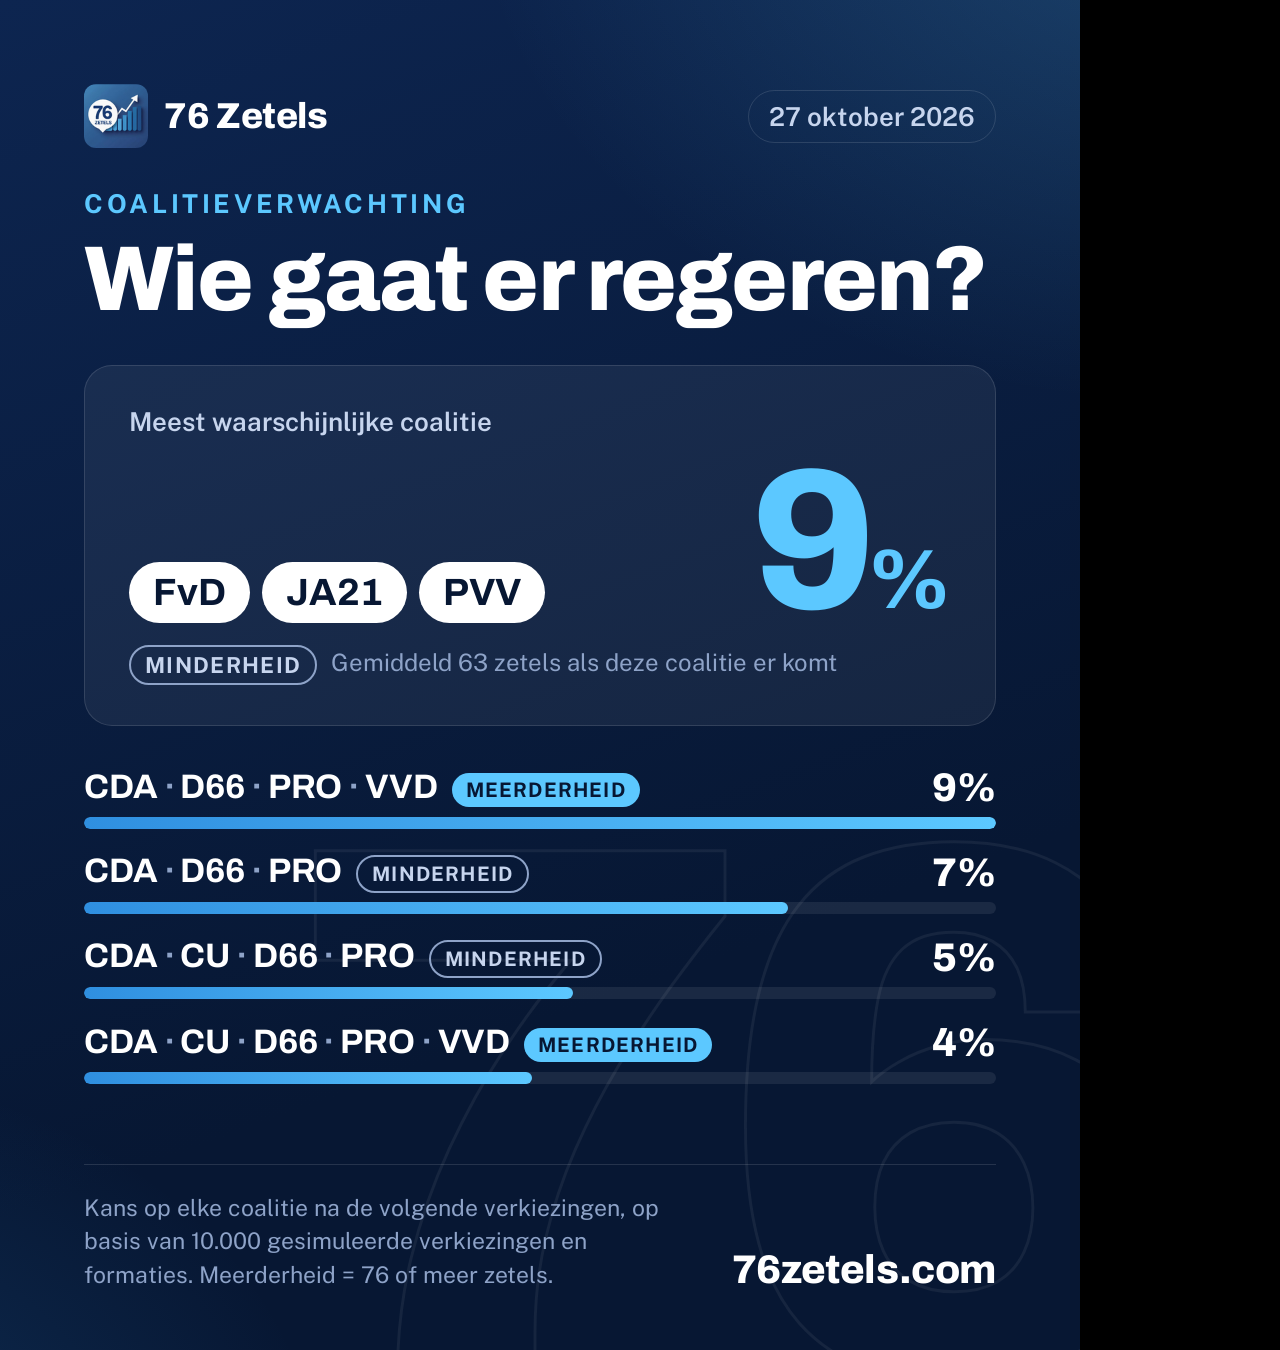
==== commit b9a190e2: "Website update" ====
--- a/social/cards.html
+++ b/social/cards.html
@@ -5,7 +5,7 @@
 <title>76 Zetels – social cards</title>
 <!-- Social media cards (1080x1350). Open cards.html#coalities, #kansen, #premier, #formatie, #trend, #eerstekamer,
      #zetels, #halfrond, #blokken, #blokkentrend, #blokkenhistorie, #onmisbaar or an own card
-     #combinatie?met=VVD&zonder=PRO,PVV (optional &titel=...);
+     #combinatie?met=VVD&zonder=PRO,PVV or #ekcombinatie?partijen=CDA,D66,VVD (optional &titel=...);
      make_assets.py screenshots each card to a PNG. Data: ../data/current.json -->
 <style id="fonts">
 @font-face { font-family: "Archivo"; font-weight: 700; src: url(fonts/archivo-latin-700-normal.woff2) format("woff2"); }
@@ -833,6 +833,54 @@
   },
 });
 
+// --- own card: a coalition of choice in the Eerste Kamer ----------------------------------
+// #ekcombinatie?partijen=CDA,D66,VVD(&titel=...); same computation as "Stel zelf een coalitie
+// samen" on the Eerste Kamer page (data.eersteKamer.seats: seats per party per simulation)
+Object.assign(CARDS, {
+  ekcombinatie(data, q) {
+    const s = data.eersteKamer.seats;
+    const parties = Object.keys(s).filter((p) => s[p].some((v) => v > 0));
+    const sel = (q.get("partijen") || "").split(",").map((x) => x.trim()).filter((p) => s[p]);
+    const n = s[parties[0]].length;
+    const tot = Array.from({ length: n }, (_, i) => sel.reduce((t, p) => t + s[p][i], 0));
+    const rate = (100 * tot.filter((t) => t >= 38).length) / n;
+    const mean = meanOf(tot), lo = quantile(tot, 0.1), hi = quantile(tot, 0.9);
+    const adds = parties.filter((p) => !sel.includes(p)).map((p) => ({
+      p, v: (100 * tot.filter((t, i) => t + s[p][i] >= 38).length) / n - rate,
+    })).filter((d) => d.v > 0.5).sort((a, b) => b.v - a.v).slice(0, sel.length > 4 ? 3 : 4);
+    const max = adds[0]?.v || 1;
+    const title = q.get("titel") || (sel.length ? "Haalt deze coalitie de Eerste Kamer?" : "Kies een coalitie");
+    const X = (v) => (Math.min(75, v) / 75) * 100;
+    return shell(data, `
+      <div>
+        <div class="eyebrow">Eerste Kamer</div>
+        <h1 style="font-size:${title.length > 34 ? 66 : 76}px">${esc(title)}</h1>
+      </div>
+      <div class="hero" style="padding:32px 40px;gap:18px">
+        <div class="label">Kans op 38 van de 75 zetels</div>
+        <div class="hero-row">
+          <div class="chips">${sel.map((p) => `<span class="chip">${esc(p)}</span>`).join("")}</div>
+          <div class="big">${nl(rate)}<small>%</small></div>
+        </div>
+        <div class="ek-seats" style="height:18px;margin-top:6px">
+          <i style="left:${X(lo)}%;width:${X(hi) - X(lo)}%;background:rgba(92,200,255,.35)"></i>
+          <i style="width:${X(mean)}%;background:var(--accent);height:6px;top:6px"></i><b></b>
+        </div>
+        <div class="meta" style="margin-top:14px">Gemiddeld ${nl(mean)} zetels · 8 op de 10 simulaties ${lo}–${hi} · streep = 38</div>
+      </div>
+      ${rate < 99.5 && adds.length ? `<div>
+        <div class="sub" style="margin:0 0 14px">Wie helpt het meest erbij?</div>
+        <div class="rows" style="gap:16px">
+          ${adds.map((d) => `<div class="row">
+            <div class="name">+ ${esc(d.p)}</div>
+            <div class="val">+${nl(d.v)}%</div>
+            <div class="bar"><i style="width:${(d.v / max) * 100}%"></i></div>
+          </div>`).join("")}
+        </div></div>` : ""}`,
+      `Eerste Kamer na de verkiezing van mei 2027, uit ${nl(n)} simulaties. Onder: extra kans op een meerderheid als deze partij aansluit of gedoogt.`);
+  },
+});
+
 // the card as a PNG, made in the browser (the share page uses this for own cards)
 window.cardToBlob = async function () {
   if (!window.html2canvas) {
